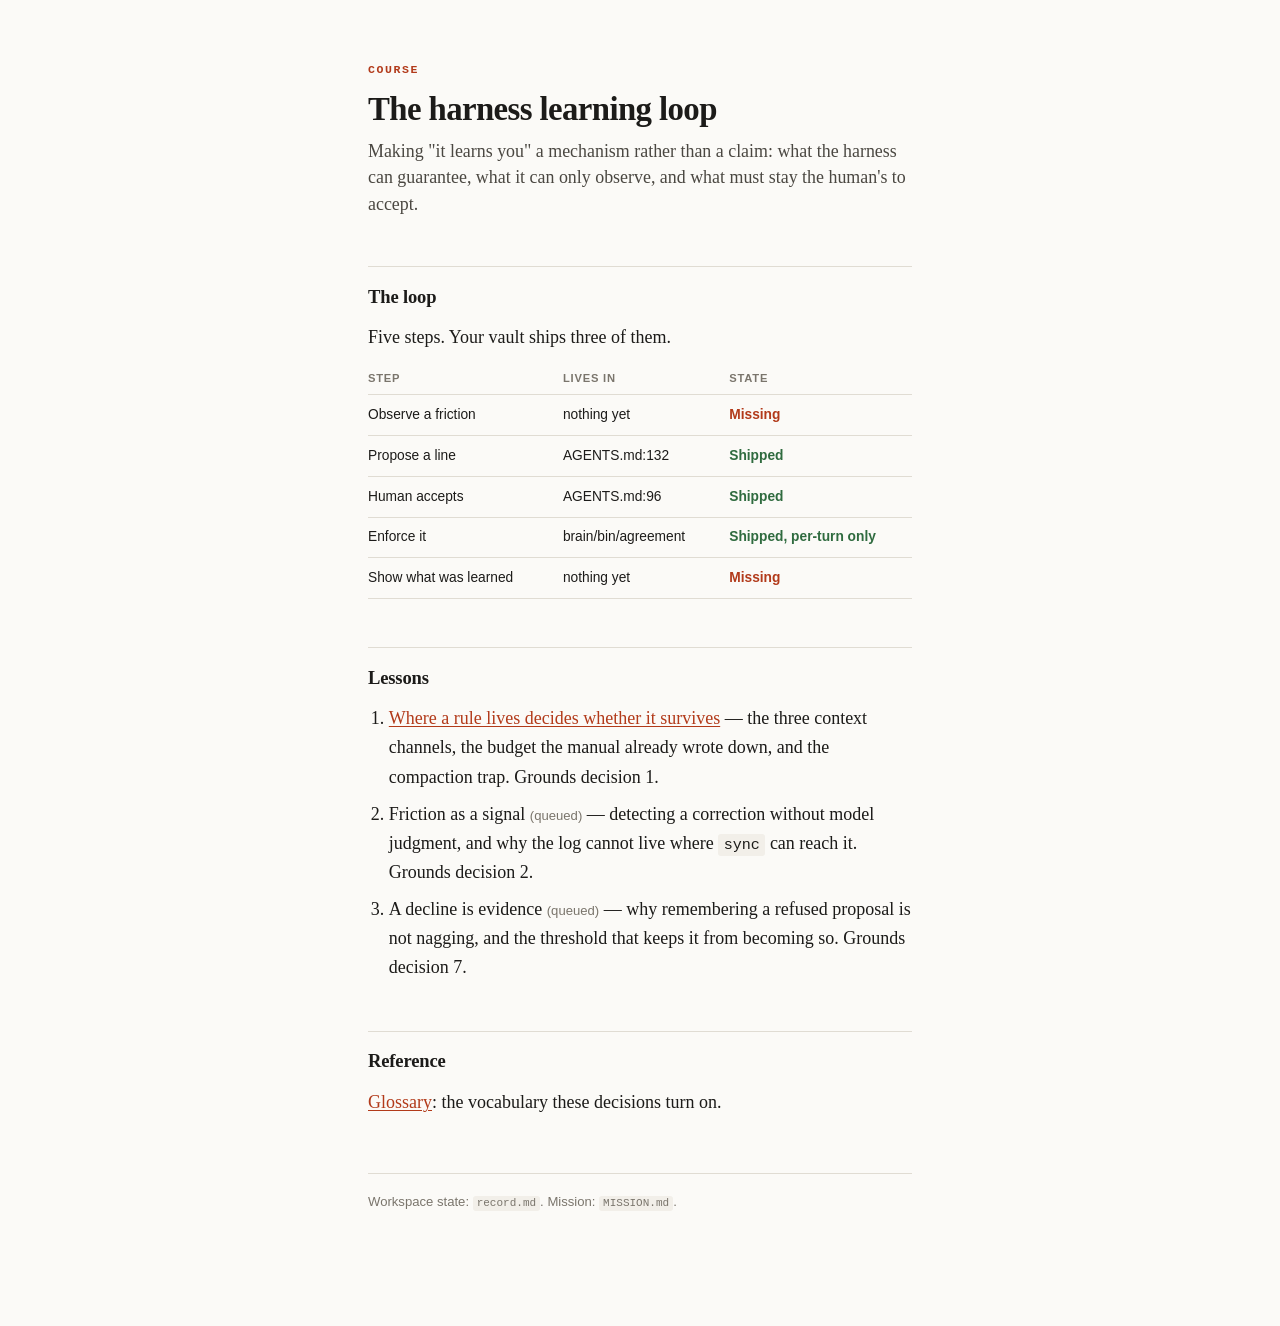
==== lessons/harness-learning-loop/index.html @ 1ca8f4ab "brain: sync 2026-08-20" ====
<!doctype html>
<html lang="en">
<head>
<meta charset="utf-8">
<meta name="viewport" content="width=device-width, initial-scale=1">
<title>Course: The harness learning loop</title>
<link rel="stylesheet" href="../_assets/course.css">
</head>
<body>
<main>
<p class="eyebrow">Course</p>
<h1>The harness learning loop</h1>
<p class="standfirst">Making "it learns you" a mechanism rather than a claim: what the harness can
guarantee, what it can only observe, and what must stay the human's to accept.</p>

<h2>The loop</h2>
<p>Five steps. Your vault ships three of them.</p>
<div class="table-wrap">
<table>
<thead><tr><th>Step</th><th>Lives in</th><th>State</th></tr></thead>
<tbody>
<tr><td>Observe a friction</td><td>nothing yet</td><td class="no">Missing</td></tr>
<tr><td>Propose a line</td><td>AGENTS.md:132</td><td class="yes">Shipped</td></tr>
<tr><td>Human accepts</td><td>AGENTS.md:96</td><td class="yes">Shipped</td></tr>
<tr><td>Enforce it</td><td>brain/bin/agreement</td><td class="yes">Shipped, per-turn only</td></tr>
<tr><td>Show what was learned</td><td>nothing yet</td><td class="no">Missing</td></tr>
</tbody>
</table>
</div>

<h2>Lessons</h2>
<ol>
<li><a href="0001-where-a-rule-lives.html">Where a rule lives decides whether it survives</a>
&mdash; the three context channels, the budget the manual already wrote down, and the compaction
trap. Grounds decision 1.</li>
<li>Friction as a signal <span class="src">(queued)</span> &mdash; detecting a correction without
model judgment, and why the log cannot live where <code>sync</code> can reach it. Grounds decision 2.</li>
<li>A decline is evidence <span class="src">(queued)</span> &mdash; why remembering a refused
proposal is not nagging, and the threshold that keeps it from becoming so. Grounds decision 7.</li>
</ol>

<h2>Reference</h2>
<p><a href="glossary.html">Glossary</a>: the vocabulary these decisions turn on.</p>
<footer><p>Workspace state: <code>record.md</code>. Mission: <code>MISSION.md</code>.</p></footer>
</main>
</body>
</html>
---- lessons/_assets/course.css ----
/* course.css - shared stylesheet for every lesson in this repo.
   Print-friendly, theme-aware, no external requests. */

:root {
  --ink:        #1c1b19;
  --ink-soft:   #4a4741;
  --ink-faint:  #7a756c;
  --paper:      #fbfaf7;
  --rule:       #e0dcd3;
  --accent:     #b23a1a;
  --accent-bg:  #fdf2ed;
  --code-bg:    #f2efe9;
  --good:       #2f6b3f;
  --warn:       #8a5a00;
  --measure:    34rem;
}

@media (prefers-color-scheme: dark) {
  :root:not([data-theme="light"]) {
    --ink:       #e8e4dc;
    --ink-soft:  #b8b2a7;
    --ink-faint: #857f74;
    --paper:     #161513;
    --rule:      #302d28;
    --accent:    #e4703f;
    --accent-bg: #241a15;
    --code-bg:   #201e1a;
    --good:      #7fb98c;
    --warn:      #d3a44a;
  }
}
:root[data-theme="dark"] {
  --ink: #e8e4dc; --ink-soft: #b8b2a7; --ink-faint: #857f74;
  --paper: #161513; --rule: #302d28; --accent: #e4703f;
  --accent-bg: #241a15; --code-bg: #201e1a; --good: #7fb98c; --warn: #d3a44a;
}

* { box-sizing: border-box; }

body {
  margin: 0;
  padding: 4rem 1.5rem 6rem;
  background: var(--paper);
  color: var(--ink);
  font: 400 18px/1.62 ui-serif, Georgia, "Iowan Old Style", "Palatino Linotype", serif;
  -webkit-font-smoothing: antialiased;
}

main { max-width: var(--measure); margin: 0 auto; }

.eyebrow {
  font: 600 0.72rem/1 ui-monospace, SFMono-Regular, Menlo, monospace;
  letter-spacing: 0.14em;
  text-transform: uppercase;
  color: var(--accent);
  margin: 0 0 0.9rem;
}

h1 {
  font-size: 2.05rem;
  line-height: 1.16;
  letter-spacing: -0.018em;
  margin: 0 0 0.6rem;
  font-weight: 600;
}

h2 {
  font-size: 1.16rem;
  line-height: 1.3;
  margin: 3rem 0 0.9rem;
  padding-top: 1.1rem;
  border-top: 1px solid var(--rule);
  font-weight: 600;
  letter-spacing: -0.008em;
}

h3 { font-size: 1rem; margin: 1.8rem 0 0.5rem; font-weight: 600; }

p { margin: 0 0 1.1rem; }

.standfirst {
  font-size: 1.12rem;
  color: var(--ink-soft);
  margin-bottom: 2.4rem;
  line-height: 1.5;
}

a { color: var(--accent); text-decoration-thickness: 1px; text-underline-offset: 2px; }

code, kbd, .mono {
  font: 0.84em/1.5 ui-monospace, SFMono-Regular, Menlo, Consolas, monospace;
  background: var(--code-bg);
  padding: 0.12em 0.36em;
  border-radius: 3px;
}

pre {
  background: var(--code-bg);
  border-left: 2px solid var(--rule);
  padding: 1rem 1.1rem;
  overflow-x: auto;
  border-radius: 0 4px 4px 0;
  font-size: 0.8rem;
  line-height: 1.6;
}
pre code { background: none; padding: 0; font-size: 1em; }

.table-wrap { overflow-x: auto; margin: 0 0 1.4rem; }

table {
  border-collapse: collapse;
  width: 100%;
  font: 400 0.86rem/1.45 ui-sans-serif, -apple-system, "Segoe UI", sans-serif;
}
th {
  text-align: left;
  font-weight: 600;
  font-size: 0.7rem;
  letter-spacing: 0.07em;
  text-transform: uppercase;
  color: var(--ink-faint);
  border-bottom: 1.5px solid var(--rule);
  padding: 0 0.7rem 0.5rem 0;
  vertical-align: bottom;
}
td {
  border-bottom: 1px solid var(--rule);
  padding: 0.62rem 0.7rem 0.62rem 0;
  vertical-align: top;
}
td:last-child, th:last-child { padding-right: 0; }
.yes { color: var(--good); font-weight: 600; }
.no  { color: var(--accent); font-weight: 600; }

blockquote {
  margin: 0 0 1.3rem;
  padding: 0.1rem 0 0.1rem 1.1rem;
  border-left: 3px solid var(--rule);
  color: var(--ink-soft);
  font-style: italic;
}
blockquote cite { display: block; font-style: normal; font-size: 0.8rem; color: var(--ink-faint); margin-top: 0.45rem; }

.callout {
  background: var(--accent-bg);
  border: 1px solid var(--rule);
  border-left: 3px solid var(--accent);
  padding: 1rem 1.15rem;
  margin: 0 0 1.4rem;
  border-radius: 0 4px 4px 0;
  font-size: 0.94rem;
}
.callout p:last-child { margin-bottom: 0; }
.callout .label {
  display: block;
  font: 600 0.68rem/1 ui-monospace, Menlo, monospace;
  letter-spacing: 0.12em;
  text-transform: uppercase;
  color: var(--accent);
  margin-bottom: 0.55rem;
}

ul, ol { margin: 0 0 1.2rem; padding-left: 1.3rem; }
li { margin-bottom: 0.5rem; }

.ladder { list-style: none; padding: 0; counter-reset: rung; }
.ladder li {
  padding: 0.75rem 0 0.75rem 2.6rem;
  border-bottom: 1px solid var(--rule);
  position: relative;
  margin: 0;
  font-size: 0.95rem;
}
.ladder li::before {
  counter-increment: rung;
  content: counter(rung);
  position: absolute; left: 0; top: 0.78rem;
  width: 1.7rem; height: 1.7rem;
  border: 1px solid var(--rule);
  border-radius: 50%;
  display: grid; place-items: center;
  font: 600 0.72rem/1 ui-monospace, Menlo, monospace;
  color: var(--ink-faint);
}

.recall {
  margin: 3rem 0 0;
  padding: 1.4rem 1.5rem;
  border: 1.5px dashed var(--rule);
  border-radius: 5px;
}
.recall h2 { border: none; margin: 0 0 0.7rem; padding: 0; font-size: 1rem; }
.recall summary { cursor: pointer; color: var(--accent); font-size: 0.9rem; font-family: ui-sans-serif, sans-serif; }
.recall details { margin-top: 0.9rem; }
.recall details p { margin: 0.8rem 0 0; font-size: 0.94rem; }

footer {
  margin-top: 3.5rem;
  padding-top: 1.1rem;
  border-top: 1px solid var(--rule);
  font: 400 0.82rem/1.6 ui-sans-serif, -apple-system, sans-serif;
  color: var(--ink-faint);
}
footer a { color: var(--ink-soft); }

.src { font-size: 0.82rem; color: var(--ink-faint); font-family: ui-sans-serif, sans-serif; }

@media print {
  body { background: #fff; color: #000; padding: 0; font-size: 11pt; }
  .recall details { display: block; }
  .recall summary { display: none; }
  a { color: #000; }
  h2 { page-break-after: avoid; }
  pre, table, .callout { page-break-inside: avoid; }
}

@media (max-width: 40rem) {
  body { padding: 2.5rem 1.1rem 4rem; font-size: 17px; }
  h1 { font-size: 1.7rem; }
}
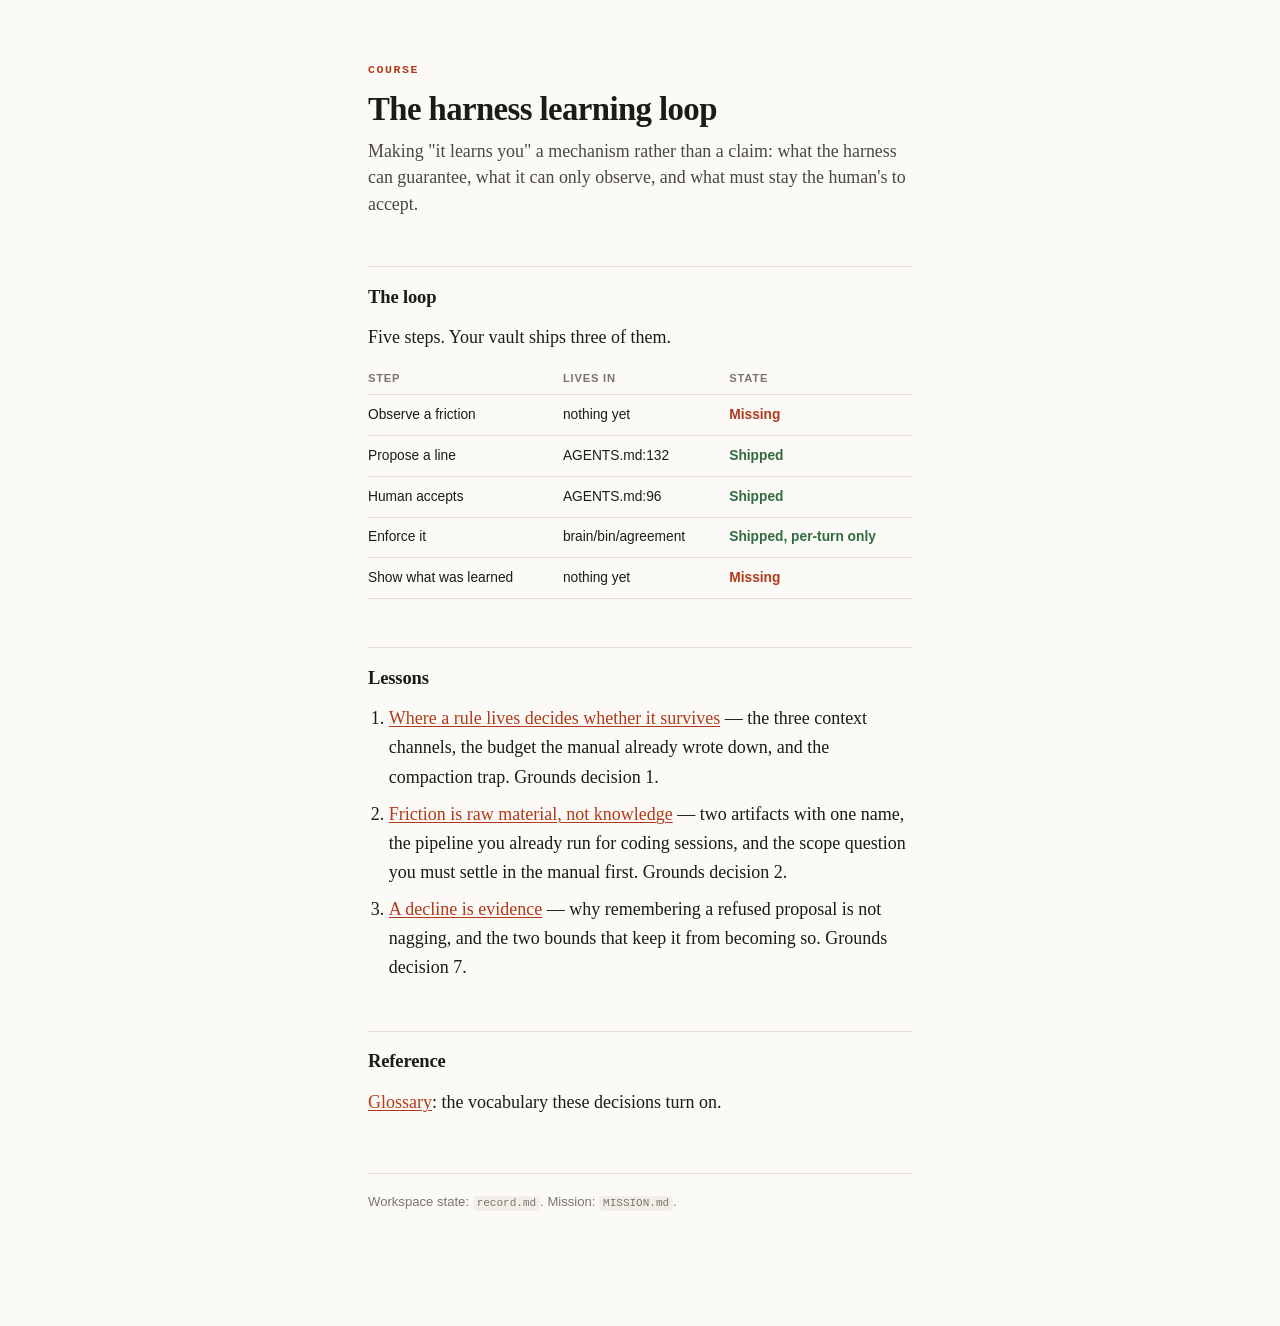
==== commit 4ce7bd6a: "brain: sync 2026-08-20" ====
--- a/lessons/harness-learning-loop/index.html
+++ b/lessons/harness-learning-loop/index.html
@@ -33,10 +33,12 @@
 <li><a href="0001-where-a-rule-lives.html">Where a rule lives decides whether it survives</a>
 &mdash; the three context channels, the budget the manual already wrote down, and the compaction
 trap. Grounds decision 1.</li>
-<li>Friction as a signal <span class="src">(queued)</span> &mdash; detecting a correction without
-model judgment, and why the log cannot live where <code>sync</code> can reach it. Grounds decision 2.</li>
-<li>A decline is evidence <span class="src">(queued)</span> &mdash; why remembering a refused
-proposal is not nagging, and the threshold that keeps it from becoming so. Grounds decision 7.</li>
+<li><a href="0002-friction-as-a-signal.html">Friction is raw material, not knowledge</a> &mdash;
+two artifacts with one name, the pipeline you already run for coding sessions, and the scope
+question you must settle in the manual first. Grounds decision 2.</li>
+<li><a href="0003-a-decline-is-evidence.html">A decline is evidence</a> &mdash; why remembering a
+refused proposal is not nagging, and the two bounds that keep it from becoming so. Grounds
+decision 7.</li>
 </ol>
 
 <h2>Reference</h2>
